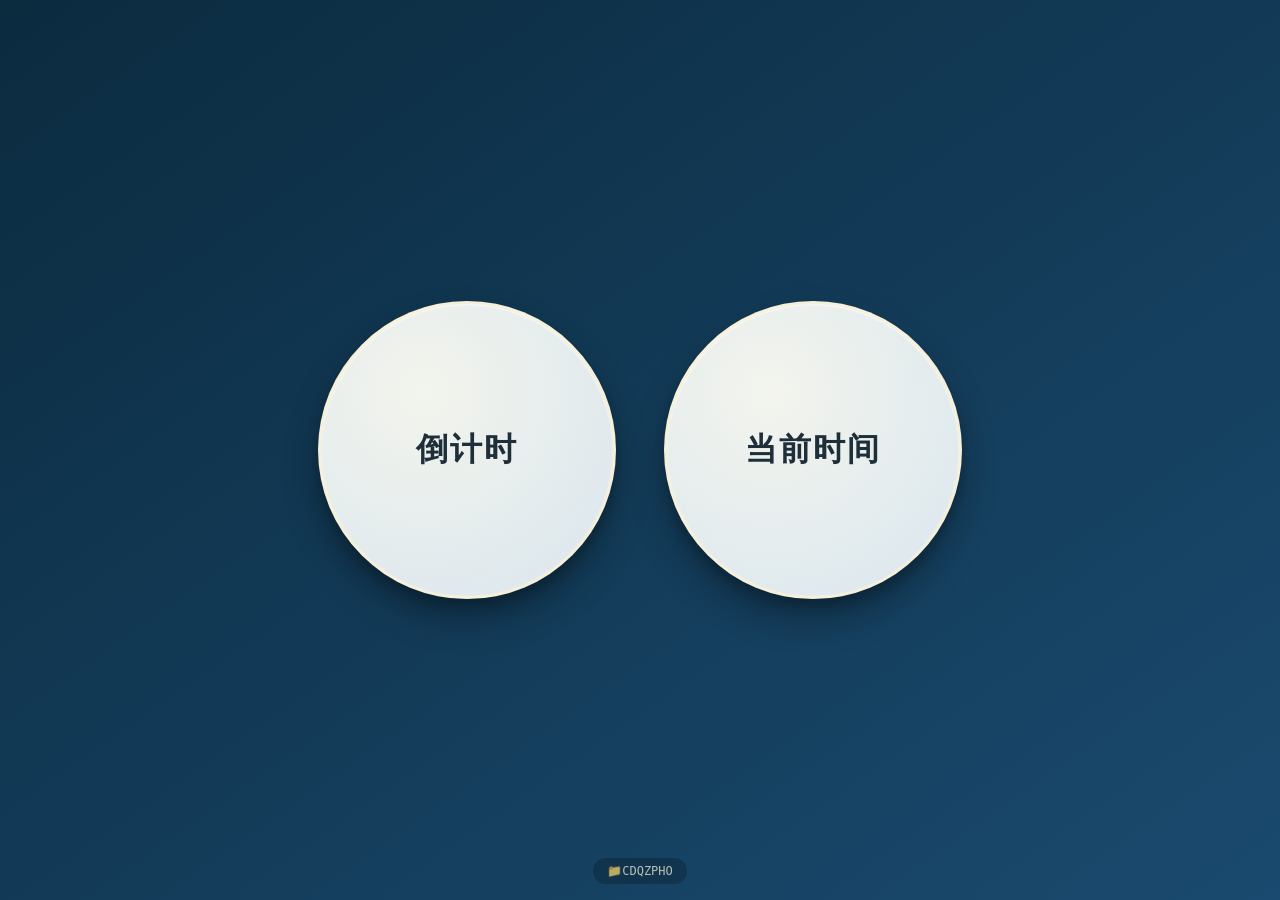
==== index.html @ 72c6f84b "Add files via upload index_part" ====
<!DOCTYPE html>
<html lang="zh-CN">
<head>
    <meta charset="UTF-8">
    <meta name="viewport" content="width=device-width, initial-scale=1.0, user-scalable=yes">
    <title>导航页</title>
    <style>
        * {
            margin: 0;
            padding: 0;
            box-sizing: border-box;
            user-select: none; /* 避免点击时选中文字，提升按钮点击体验，不影响功能 */
        }

        body {
            /* 优雅的渐变背景，从深邃夜空到柔和暮色 */
            background: linear-gradient(145deg, #0b2b3f 0%, #1a4a6f 100%);
            min-height: 100vh;
            display: flex;
            justify-content: center;
            align-items: center;
            font-family: 'Segoe UI', 'Poppins', 'Roboto', system-ui, -apple-system, 'Helvetica Neue', sans-serif;
            padding: 20px;
            /* 确保背景覆盖整个视口，无滚动条异常 */
        }

        /* 主容器：两个圆形按钮的弹性布局 */
        .button-container {
            display: flex;
            flex-wrap: wrap;          /* 移动端自适应换行，保持居中 */
            justify-content: center;
            align-items: center;
            gap: 3rem;               /* 两个按钮之间的间距，视觉舒适 */
            max-width: 800px;
            width: 100%;
        }

        /* 圆形按钮基础样式 */
        .circle-btn {
            width: 260px;
            height: 260px;
            border-radius: 50%;
            background: radial-gradient(circle at 35% 30%, rgba(255,255,245,0.95), rgba(240,248,255,0.9));
            backdrop-filter: blur(1px);
            box-shadow: 0 20px 35px rgba(0, 0, 0, 0.3), 0 8px 12px rgba(0, 0, 0, 0.2), inset 0 1px 2px rgba(255,255,255,0.8);
            display: flex;
            align-items: center;
            justify-content: center;
            text-align: center;
            text-decoration: none;
            font-weight: 700;
            font-size: 2rem;
            letter-spacing: 2px;
            color: #1e2f3a;
            transition: all 0.25s cubic-bezier(0.2, 0.9, 0.4, 1.1);
            cursor: pointer;
            border: 3px solid rgba(255, 242, 210, 0.7);
            /* 保证内部文字换行优雅 */
            padding: 1rem;
            word-break: keep-all;     /* 中文/英文保持单词完整性，但按钮文字少，不影响 */
            line-height: 1.3;
            box-sizing: content-box;
            /* 增加微妙的内阴影，增强立体感 */
        }

        /* 悬停效果（桌面端）提升交互感，移动端点击会有瞬间效果 */
        .circle-btn:hover {
            transform: scale(1.05) translateY(-6px);
            background: radial-gradient(circle at 40% 35%, #fffef7, #fef7e0);
            box-shadow: 0 28px 38px rgba(0, 0, 0, 0.4), 0 12px 18px rgba(0, 0, 0, 0.25);
            border-color: #ffe2a4;
            color: #0a2f44;
        }

        /* 点击时的反馈（活动状态） */
        .circle-btn:active {
            transform: scale(0.97) translateY(2px);
            transition: 0.05s linear;
            box-shadow: 0 12px 20px rgba(0, 0, 0, 0.3);
        }

        /* 针对超宽屏幕或极小设备，调整按钮大小保持美观且可点 */
        @media (max-width: 620px) {
            .circle-btn {
                width: 200px;
                height: 200px;
                font-size: 1.6rem;
            }
            .button-container {
                gap: 2rem;
            }
        }

        @media (max-width: 480px) {
            .circle-btn {
                width: 170px;
                height: 170px;
                font-size: 1.35rem;
            }
            .button-container {
                gap: 1.5rem;
            }
        }

        /* 增加一个精致的页脚说明或装饰，提升信息层次（可选）不影响主要功能 */
        .info-footer {
            position: fixed;
            bottom: 16px;
            left: 0;
            right: 0;
            text-align: center;
            font-size: 0.75rem;
            color: rgba(255, 248, 225, 0.7);
            background: rgba(0,0,0,0.2);
            width: fit-content;
            margin: 0 auto;
            padding: 6px 14px;
            border-radius: 40px;
            backdrop-filter: blur(4px);
            pointer-events: none;
            font-family: monospace;
            z-index: 1;
        }
        
        /* 焦点状态更好的可访问性 */
        .circle-btn:focus-visible {
            outline: 4px solid #ffd966;
            outline-offset: 6px;
            background: radial-gradient(circle at 40% 35%, #fffae9, #fff2cf);
        }
    </style>
</head>
<body>
    <div class="button-container">
        <!-- 倒计时按钮：指向 countdown 文件夹中的 countdown.html -->
        <a href="countdown/countdown.html" class="circle-btn" title="前往倒计时工具">
            倒计时
        </a>
        
        <!-- 当前时间按钮：指向 time 文件夹中的 time.html -->
        <a href="time/time.html" class="circle-btn" title="查看当前时间">
            当前时间
        </a>
    </div>
    
    <!-- 优雅小提示：仅表明目录结构参考，没有干扰 -->
    <div class="info-footer">
        📁CDQZPHO
    </div>
</body>
</html>
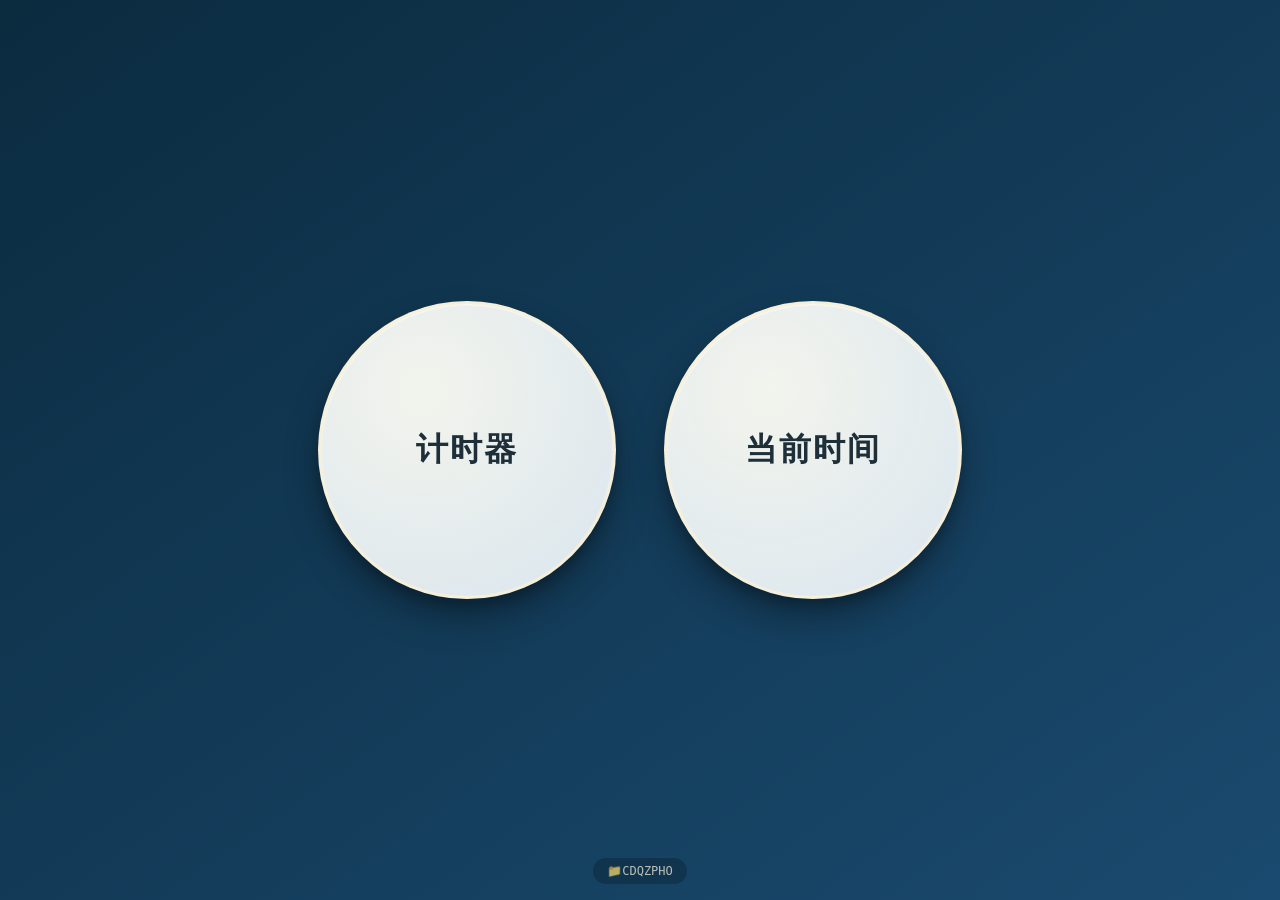
==== commit e1fd5c92: "Add files via upload" ====
--- a/index.html
+++ b/index.html
@@ -134,7 +134,7 @@
     <div class="button-container">
         <!-- 倒计时按钮：指向 countdown 文件夹中的 countdown.html -->
         <a href="countdown/countdown.html" class="circle-btn" title="前往倒计时工具">
-            倒计时
+            计时器
         </a>
         
         <!-- 当前时间按钮：指向 time 文件夹中的 time.html -->
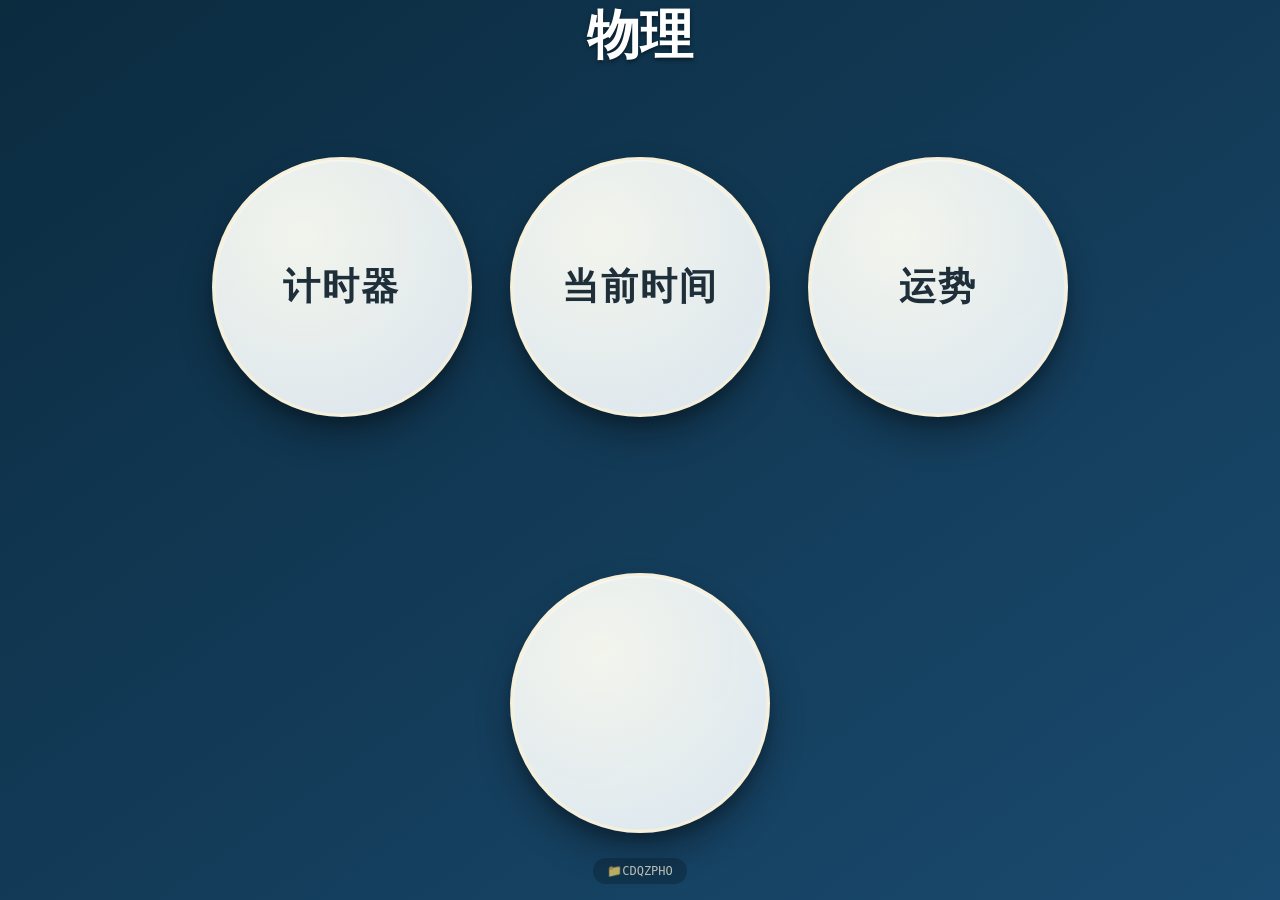
==== commit 5ef65436: "Add files via upload" ====
--- a/index.html
+++ b/index.html
@@ -2,43 +2,56 @@
 <html lang="zh-CN">
 <head>
     <meta charset="UTF-8">
-    <meta name="viewport" content="width=device-width, initial-scale=1.0, user-scalable=yes">
+    <meta name="viewport" content="width=device-width, initial-scale=1.0, user-scalable=no">
     <title>导航页</title>
     <style>
         * {
             margin: 0;
             padding: 0;
             box-sizing: border-box;
-            user-select: none; /* 避免点击时选中文字，提升按钮点击体验，不影响功能 */
+            user-select: none;
         }
 
         body {
-            /* 优雅的渐变背景，从深邃夜空到柔和暮色 */
             background: linear-gradient(145deg, #0b2b3f 0%, #1a4a6f 100%);
             min-height: 100vh;
+            height: 100vh;
             display: flex;
+            flex-direction: column;
             justify-content: center;
             align-items: center;
             font-family: 'Segoe UI', 'Poppins', 'Roboto', system-ui, -apple-system, 'Helvetica Neue', sans-serif;
-            padding: 20px;
-            /* 确保背景覆盖整个视口，无滚动条异常 */
+            overflow: hidden; /* 确保无滚动条 */
         }
 
-        /* 主容器：两个圆形按钮的弹性布局 */
+        .header {
+            text-align: center;
+            margin-bottom: 2vh;
+            font-size: calc(2.5rem + 1vw);
+            font-weight: bold;
+            color: #ffffff;
+            text-shadow: 0 2px 4px rgba(0, 0, 0, 0.5);
+            flex-shrink: 0;
+        }
+
         .button-container {
             display: flex;
-            flex-wrap: wrap;          /* 移动端自适应换行，保持居中 */
+            flex-wrap: wrap;
             justify-content: center;
             align-items: center;
-            gap: 3rem;               /* 两个按钮之间的间距，视觉舒适 */
-            max-width: 800px;
+            gap: 3vw;
+            max-width: 90vw;
             width: 100%;
+            flex-grow: 1;
+            min-height: 0;
+            padding: 1vh 0;
         }
 
-        /* 圆形按钮基础样式 */
         .circle-btn {
-            width: 260px;
-            height: 260px;
+            aspect-ratio: 1; /* 保持圆形比例 */
+            width: 22vw;
+            max-width: 260px;
+            min-width: 170px;
             border-radius: 50%;
             background: radial-gradient(circle at 35% 30%, rgba(255,255,245,0.95), rgba(240,248,255,0.9));
             backdrop-filter: blur(1px);
@@ -49,21 +62,17 @@
             text-align: center;
             text-decoration: none;
             font-weight: 700;
-            font-size: 2rem;
+            font-size: calc(1.5rem + 1vw);
             letter-spacing: 2px;
             color: #1e2f3a;
             transition: all 0.25s cubic-bezier(0.2, 0.9, 0.4, 1.1);
             cursor: pointer;
             border: 3px solid rgba(255, 242, 210, 0.7);
-            /* 保证内部文字换行优雅 */
             padding: 1rem;
-            word-break: keep-all;     /* 中文/英文保持单词完整性，但按钮文字少，不影响 */
             line-height: 1.3;
-            box-sizing: content-box;
-            /* 增加微妙的内阴影，增强立体感 */
+            box-sizing: border-box;
         }
 
-        /* 悬停效果（桌面端）提升交互感，移动端点击会有瞬间效果 */
         .circle-btn:hover {
             transform: scale(1.05) translateY(-6px);
             background: radial-gradient(circle at 40% 35%, #fffef7, #fef7e0);
@@ -72,39 +81,14 @@
             color: #0a2f44;
         }
 
-        /* 点击时的反馈（活动状态） */
         .circle-btn:active {
             transform: scale(0.97) translateY(2px);
             transition: 0.05s linear;
             box-shadow: 0 12px 20px rgba(0, 0, 0, 0.3);
         }
 
-        /* 针对超宽屏幕或极小设备，调整按钮大小保持美观且可点 */
-        @media (max-width: 620px) {
-            .circle-btn {
-                width: 200px;
-                height: 200px;
-                font-size: 1.6rem;
-            }
-            .button-container {
-                gap: 2rem;
-            }
-        }
-
-        @media (max-width: 480px) {
-            .circle-btn {
-                width: 170px;
-                height: 170px;
-                font-size: 1.35rem;
-            }
-            .button-container {
-                gap: 1.5rem;
-            }
-        }
-
-        /* 增加一个精致的页脚说明或装饰，提升信息层次（可选）不影响主要功能 */
         .info-footer {
-            position: fixed;
+            position: absolute;
             bottom: 16px;
             left: 0;
             right: 0;
@@ -122,7 +106,6 @@
             z-index: 1;
         }
         
-        /* 焦点状态更好的可访问性 */
         .circle-btn:focus-visible {
             outline: 4px solid #ffd966;
             outline-offset: 6px;
@@ -131,19 +114,26 @@
     </style>
 </head>
 <body>
+    <div class="header">物理</div>
+    
     <div class="button-container">
-        <!-- 倒计时按钮：指向 countdown 文件夹中的 countdown.html -->
         <a href="countdown/countdown.html" class="circle-btn" title="前往倒计时工具">
             计时器
         </a>
         
-        <!-- 当前时间按钮：指向 time 文件夹中的 time.html -->
         <a href="time/time.html" class="circle-btn" title="查看当前时间">
             当前时间
         </a>
+        
+        <a href="fortune/fortune.html" class="circle-btn" title="查看运势">
+            运势
+        </a>
+        
+        <div class="circle-btn" style="cursor: default;" title="预留按钮">
+            
+        </div>
     </div>
     
-    <!-- 优雅小提示：仅表明目录结构参考，没有干扰 -->
     <div class="info-footer">
         📁CDQZPHO
     </div>
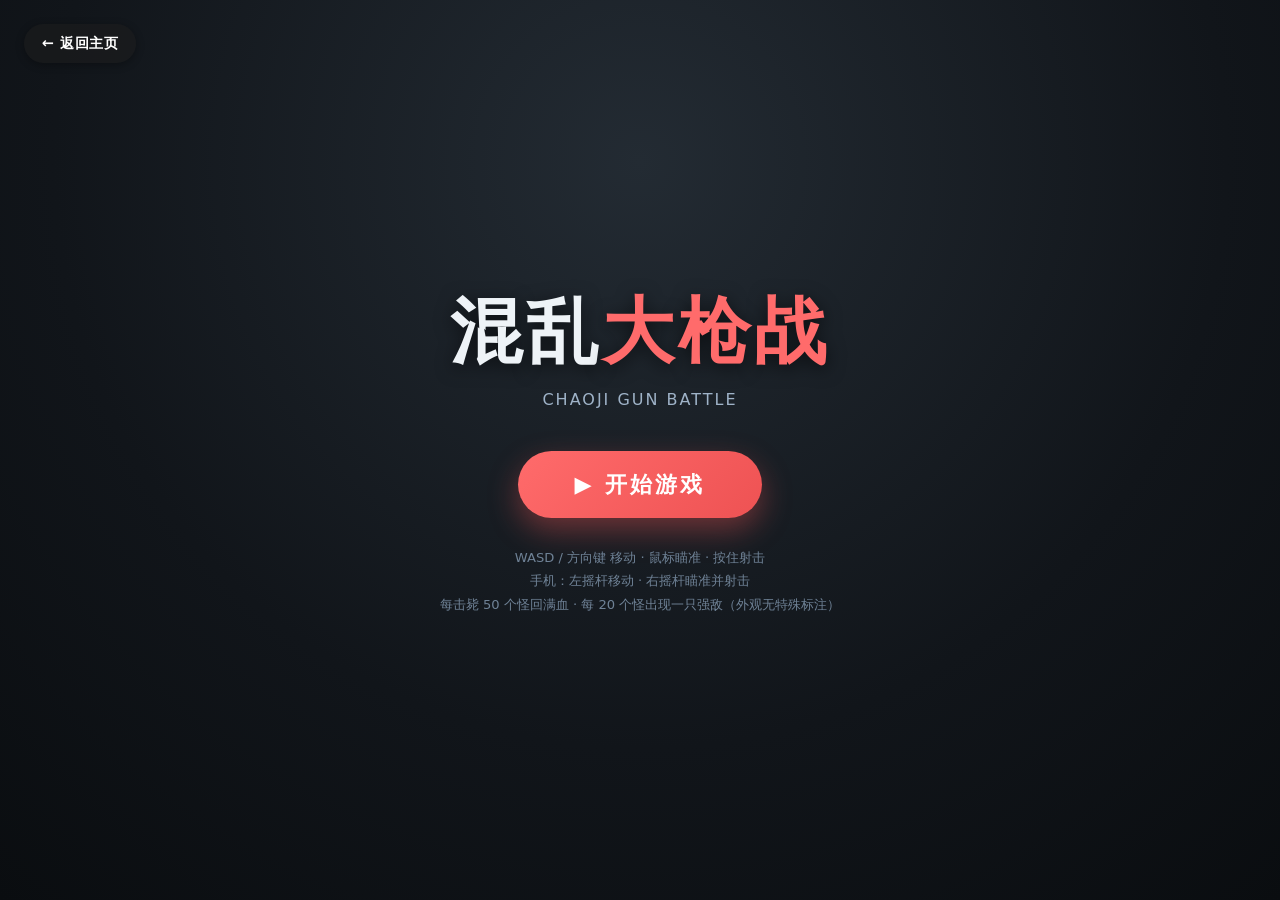
==== commit be05ef56: "Add files via upload" ====
--- a/index.html
+++ b/index.html
@@ -1,141 +1,63 @@
 <!DOCTYPE html>
 <html lang="zh-CN">
 <head>
-    <meta charset="UTF-8">
-    <meta name="viewport" content="width=device-width, initial-scale=1.0, user-scalable=no">
-    <title>导航页</title>
-    <style>
-        * {
-            margin: 0;
-            padding: 0;
-            box-sizing: border-box;
-            user-select: none;
-        }
+<meta charset="UTF-8">
+<meta name="viewport" content="width=device-width, initial-scale=1.0">
+<title>混乱大枪战</title>
+<style>
+  * { margin:0; padding:0; box-sizing:border-box; }
+  html,body{ height:100%; }
+  body{
+    background: radial-gradient(circle at 50% 18%, #232b33 0%, #11151a 60%, #0a0d10 100%);
+    min-height:100vh;
+    display:flex; flex-direction:column; justify-content:center; align-items:center;
+    font-family:'Segoe UI','Poppins','Roboto',system-ui,-apple-system,sans-serif;
+    color:#eef3f7; overflow:hidden;
+  }
 
-        body {
-            background: linear-gradient(145deg, #0b2b3f 0%, #1a4a6f 100%);
-            min-height: 100vh;
-            height: 100vh;
-            display: flex;
-            flex-direction: column;
-            justify-content: center;
-            align-items: center;
-            font-family: 'Segoe UI', 'Poppins', 'Roboto', system-ui, -apple-system, 'Helvetica Neue', sans-serif;
-            overflow: hidden; /* 确保无滚动条 */
-        }
+  /* 返回主页面按钮（左上角，格式同其它页面） */
+  .back-home{
+    position:fixed; top:24px; left:24px; z-index:100;
+    background:rgba(30,30,30,0.55); border-radius:48px;
+    padding:10px 18px; text-decoration:none;
+    font-weight:600; font-size:0.9rem; color:#fff;
+    box-shadow:0 2px 8px rgba(0,0,0,0.3);
+    transition:all 0.2s ease;
+    display:flex; align-items:center; gap:8px; letter-spacing:0.5px;
+  }
+  .back-home:hover{ background:rgba(50,50,50,0.85); transform:translateY(-1px); }
+  .back-home:active{ transform:translateY(1px); }
 
-        .header {
-            text-align: center;
-            margin-bottom: 2vh;
-            font-size: calc(2.5rem + 1vw);
-            font-weight: bold;
-            color: #ffffff;
-            text-shadow: 0 2px 4px rgba(0, 0, 0, 0.5);
-            flex-shrink: 0;
-        }
+  .title{ font-size:clamp(2.4rem,7vw,4.5rem); font-weight:800; letter-spacing:4px;
+    text-shadow:0 4px 18px rgba(0,0,0,0.6); text-align:center; }
+  .title .accent{ color:#ff6b6b; }
+  .subtitle{ margin-top:10px; color:#9fb3c8; font-size:1rem; letter-spacing:2px; }
 
-        .button-container {
-            display: flex;
-            flex-wrap: wrap;
-            justify-content: center;
-            align-items: center;
-            gap: 3vw;
-            max-width: 90vw;
-            width: 100%;
-            flex-grow: 1;
-            min-height: 0;
-            padding: 1vh 0;
-        }
+  .start-btn{ margin-top:42px; padding:18px 56px; border-radius:60px;
+    background:linear-gradient(135deg,#ff6b6b,#ee5253); color:#fff;
+    font-size:1.4rem; font-weight:700; letter-spacing:3px; text-decoration:none;
+    box-shadow:0 12px 30px rgba(238,82,83,0.4); transition:all 0.2s ease; }
+  .start-btn:hover{ transform:translateY(-3px) scale(1.03); box-shadow:0 18px 40px rgba(238,82,83,0.5); }
+  .start-btn:active{ transform:translateY(1px) scale(0.98); }
 
-        .circle-btn {
-            aspect-ratio: 1; /* 保持圆形比例 */
-            width: 22vw;
-            max-width: 260px;
-            min-width: 170px;
-            border-radius: 50%;
-            background: radial-gradient(circle at 35% 30%, rgba(255,255,245,0.95), rgba(240,248,255,0.9));
-            backdrop-filter: blur(1px);
-            box-shadow: 0 20px 35px rgba(0, 0, 0, 0.3), 0 8px 12px rgba(0, 0, 0, 0.2), inset 0 1px 2px rgba(255,255,255,0.8);
-            display: flex;
-            align-items: center;
-            justify-content: center;
-            text-align: center;
-            text-decoration: none;
-            font-weight: 700;
-            font-size: calc(1.5rem + 1vw);
-            letter-spacing: 2px;
-            color: #1e2f3a;
-            transition: all 0.25s cubic-bezier(0.2, 0.9, 0.4, 1.1);
-            cursor: pointer;
-            border: 3px solid rgba(255, 242, 210, 0.7);
-            padding: 1rem;
-            line-height: 1.3;
-            box-sizing: border-box;
-        }
+  .hint{ margin-top:28px; color:#6f8296; font-size:0.82rem; line-height:1.8; text-align:center; max-width:90vw; }
 
-        .circle-btn:hover {
-            transform: scale(1.05) translateY(-6px);
-            background: radial-gradient(circle at 40% 35%, #fffef7, #fef7e0);
-            box-shadow: 0 28px 38px rgba(0, 0, 0, 0.4), 0 12px 18px rgba(0, 0, 0, 0.25);
-            border-color: #ffe2a4;
-            color: #0a2f44;
-        }
-
-        .circle-btn:active {
-            transform: scale(0.97) translateY(2px);
-            transition: 0.05s linear;
-            box-shadow: 0 12px 20px rgba(0, 0, 0, 0.3);
-        }
-
-        .info-footer {
-            position: absolute;
-            bottom: 16px;
-            left: 0;
-            right: 0;
-            text-align: center;
-            font-size: 0.75rem;
-            color: rgba(255, 248, 225, 0.7);
-            background: rgba(0,0,0,0.2);
-            width: fit-content;
-            margin: 0 auto;
-            padding: 6px 14px;
-            border-radius: 40px;
-            backdrop-filter: blur(4px);
-            pointer-events: none;
-            font-family: monospace;
-            z-index: 1;
-        }
-        
-        .circle-btn:focus-visible {
-            outline: 4px solid #ffd966;
-            outline-offset: 6px;
-            background: radial-gradient(circle at 40% 35%, #fffae9, #fff2cf);
-        }
-    </style>
+  @media (max-width:600px){
+    .back-home{ top:16px; left:16px; padding:6px 14px; font-size:0.8rem; }
+    .start-btn{ padding:16px 44px; font-size:1.2rem; }
+  }
+</style>
 </head>
 <body>
-    <div class="header">物理</div>
-    
-    <div class="button-container">
-        <a href="countdown/countdown.html" class="circle-btn" title="前往倒计时工具">
-            计时器
-        </a>
-        
-        <a href="time/time.html" class="circle-btn" title="查看当前时间">
-            当前时间
-        </a>
-        
-        <a href="fortune/fortune.html" class="circle-btn" title="查看运势">
-            运势
-        </a>
-        
-        <div class="circle-btn" style="cursor: default;" title="预留按钮">
-            
-        </div>
-    </div>
-    
-    <div class="info-footer">
-        📁CDQZPHO
-    </div>
+<a href="../index.html" class="back-home" title="返回主页">← 返回主页</a>
+
+<div class="title">混乱<span class="accent">大枪战</span></div>
+<div class="subtitle">CHAOJI GUN BATTLE</div>
+<a href="game.html" class="start-btn">▶ 开始游戏</a>
+<div class="hint">
+  WASD / 方向键 移动 · 鼠标瞄准 · 按住射击<br>
+  手机：左摇杆移动 · 右摇杆瞄准并射击<br>
+  每击毙 50 个怪回满血 · 每 20 个怪出现一只强敌（外观无特殊标注）
+</div>
 </body>
-</html>+</html>
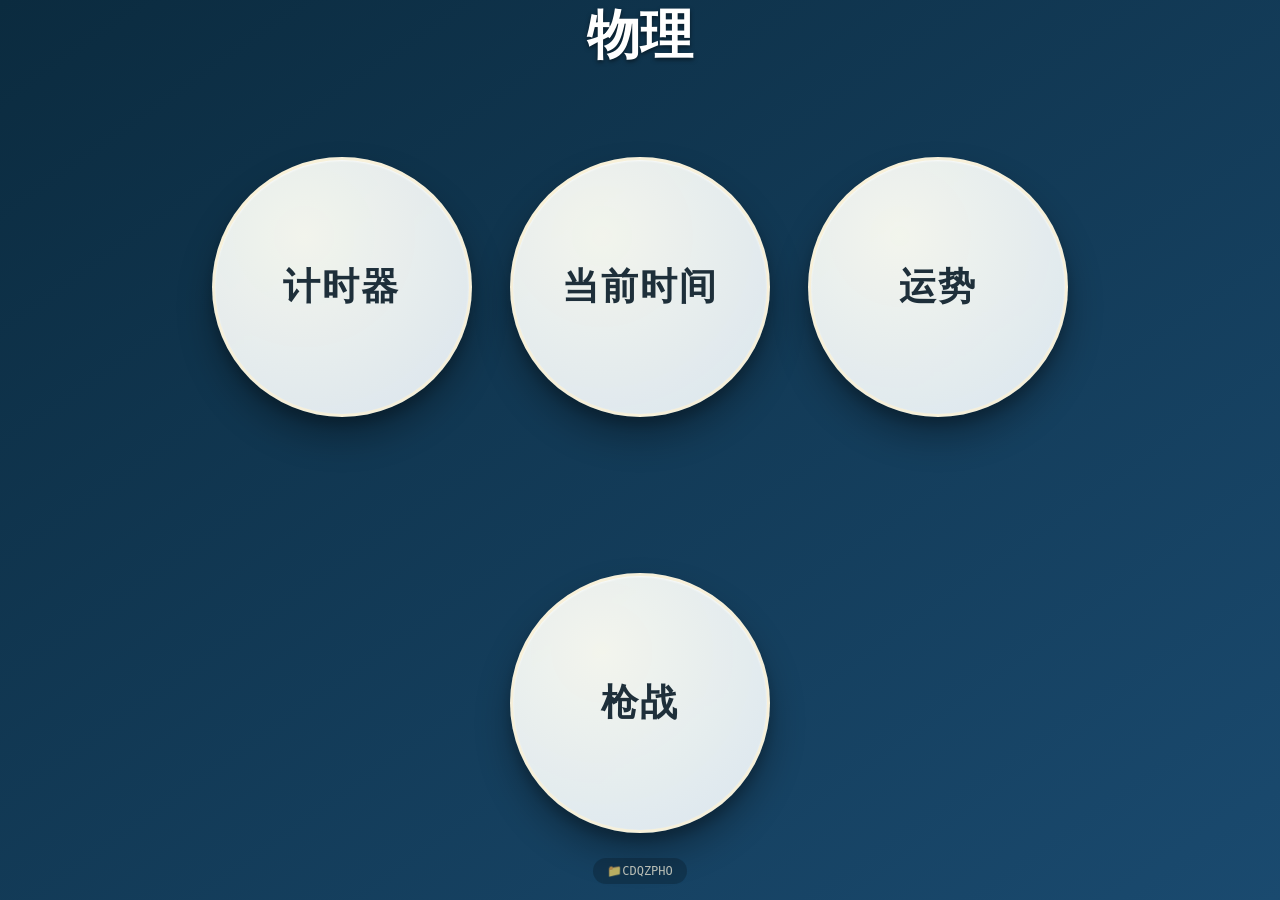
==== commit 4658eb98: "Add files via upload" ====
--- a/index.html
+++ b/index.html
@@ -1,63 +1,141 @@
 <!DOCTYPE html>
 <html lang="zh-CN">
 <head>
-<meta charset="UTF-8">
-<meta name="viewport" content="width=device-width, initial-scale=1.0">
-<title>混乱大枪战</title>
-<style>
-  * { margin:0; padding:0; box-sizing:border-box; }
-  html,body{ height:100%; }
-  body{
-    background: radial-gradient(circle at 50% 18%, #232b33 0%, #11151a 60%, #0a0d10 100%);
-    min-height:100vh;
-    display:flex; flex-direction:column; justify-content:center; align-items:center;
-    font-family:'Segoe UI','Poppins','Roboto',system-ui,-apple-system,sans-serif;
-    color:#eef3f7; overflow:hidden;
-  }
+    <meta charset="UTF-8">
+    <meta name="viewport" content="width=device-width, initial-scale=1.0, user-scalable=no">
+    <title>导航页</title>
+    <style>
+        * {
+            margin: 0;
+            padding: 0;
+            box-sizing: border-box;
+            user-select: none;
+        }
 
-  /* 返回主页面按钮（左上角，格式同其它页面） */
-  .back-home{
-    position:fixed; top:24px; left:24px; z-index:100;
-    background:rgba(30,30,30,0.55); border-radius:48px;
-    padding:10px 18px; text-decoration:none;
-    font-weight:600; font-size:0.9rem; color:#fff;
-    box-shadow:0 2px 8px rgba(0,0,0,0.3);
-    transition:all 0.2s ease;
-    display:flex; align-items:center; gap:8px; letter-spacing:0.5px;
-  }
-  .back-home:hover{ background:rgba(50,50,50,0.85); transform:translateY(-1px); }
-  .back-home:active{ transform:translateY(1px); }
+        body {
+            background: linear-gradient(145deg, #0b2b3f 0%, #1a4a6f 100%);
+            min-height: 100vh;
+            height: 100vh;
+            display: flex;
+            flex-direction: column;
+            justify-content: center;
+            align-items: center;
+            font-family: 'Segoe UI', 'Poppins', 'Roboto', system-ui, -apple-system, 'Helvetica Neue', sans-serif;
+            overflow: hidden; /* 确保无滚动条 */
+        }
 
-  .title{ font-size:clamp(2.4rem,7vw,4.5rem); font-weight:800; letter-spacing:4px;
-    text-shadow:0 4px 18px rgba(0,0,0,0.6); text-align:center; }
-  .title .accent{ color:#ff6b6b; }
-  .subtitle{ margin-top:10px; color:#9fb3c8; font-size:1rem; letter-spacing:2px; }
+        .header {
+            text-align: center;
+            margin-bottom: 2vh;
+            font-size: calc(2.5rem + 1vw);
+            font-weight: bold;
+            color: #ffffff;
+            text-shadow: 0 2px 4px rgba(0, 0, 0, 0.5);
+            flex-shrink: 0;
+        }
 
-  .start-btn{ margin-top:42px; padding:18px 56px; border-radius:60px;
-    background:linear-gradient(135deg,#ff6b6b,#ee5253); color:#fff;
-    font-size:1.4rem; font-weight:700; letter-spacing:3px; text-decoration:none;
-    box-shadow:0 12px 30px rgba(238,82,83,0.4); transition:all 0.2s ease; }
-  .start-btn:hover{ transform:translateY(-3px) scale(1.03); box-shadow:0 18px 40px rgba(238,82,83,0.5); }
-  .start-btn:active{ transform:translateY(1px) scale(0.98); }
+        .button-container {
+            display: flex;
+            flex-wrap: wrap;
+            justify-content: center;
+            align-items: center;
+            gap: 3vw;
+            max-width: 90vw;
+            width: 100%;
+            flex-grow: 1;
+            min-height: 0;
+            padding: 1vh 0;
+        }
 
-  .hint{ margin-top:28px; color:#6f8296; font-size:0.82rem; line-height:1.8; text-align:center; max-width:90vw; }
+        .circle-btn {
+            aspect-ratio: 1; /* 保持圆形比例 */
+            width: 22vw;
+            max-width: 260px;
+            min-width: 170px;
+            border-radius: 50%;
+            background: radial-gradient(circle at 35% 30%, rgba(255,255,245,0.95), rgba(240,248,255,0.9));
+            backdrop-filter: blur(1px);
+            box-shadow: 0 20px 35px rgba(0, 0, 0, 0.3), 0 8px 12px rgba(0, 0, 0, 0.2), inset 0 1px 2px rgba(255,255,255,0.8);
+            display: flex;
+            align-items: center;
+            justify-content: center;
+            text-align: center;
+            text-decoration: none;
+            font-weight: 700;
+            font-size: calc(1.5rem + 1vw);
+            letter-spacing: 2px;
+            color: #1e2f3a;
+            transition: all 0.25s cubic-bezier(0.2, 0.9, 0.4, 1.1);
+            cursor: pointer;
+            border: 3px solid rgba(255, 242, 210, 0.7);
+            padding: 1rem;
+            line-height: 1.3;
+            box-sizing: border-box;
+        }
 
-  @media (max-width:600px){
-    .back-home{ top:16px; left:16px; padding:6px 14px; font-size:0.8rem; }
-    .start-btn{ padding:16px 44px; font-size:1.2rem; }
-  }
-</style>
+        .circle-btn:hover {
+            transform: scale(1.05) translateY(-6px);
+            background: radial-gradient(circle at 40% 35%, #fffef7, #fef7e0);
+            box-shadow: 0 28px 38px rgba(0, 0, 0, 0.4), 0 12px 18px rgba(0, 0, 0, 0.25);
+            border-color: #ffe2a4;
+            color: #0a2f44;
+        }
+
+        .circle-btn:active {
+            transform: scale(0.97) translateY(2px);
+            transition: 0.05s linear;
+            box-shadow: 0 12px 20px rgba(0, 0, 0, 0.3);
+        }
+
+        .info-footer {
+            position: absolute;
+            bottom: 16px;
+            left: 0;
+            right: 0;
+            text-align: center;
+            font-size: 0.75rem;
+            color: rgba(255, 248, 225, 0.7);
+            background: rgba(0,0,0,0.2);
+            width: fit-content;
+            margin: 0 auto;
+            padding: 6px 14px;
+            border-radius: 40px;
+            backdrop-filter: blur(4px);
+            pointer-events: none;
+            font-family: monospace;
+            z-index: 1;
+        }
+        
+        .circle-btn:focus-visible {
+            outline: 4px solid #ffd966;
+            outline-offset: 6px;
+            background: radial-gradient(circle at 40% 35%, #fffae9, #fff2cf);
+        }
+    </style>
 </head>
 <body>
-<a href="../index.html" class="back-home" title="返回主页">← 返回主页</a>
-
-<div class="title">混乱<span class="accent">大枪战</span></div>
-<div class="subtitle">CHAOJI GUN BATTLE</div>
-<a href="game.html" class="start-btn">▶ 开始游戏</a>
-<div class="hint">
-  WASD / 方向键 移动 · 鼠标瞄准 · 按住射击<br>
-  手机：左摇杆移动 · 右摇杆瞄准并射击<br>
-  每击毙 50 个怪回满血 · 每 20 个怪出现一只强敌（外观无特殊标注）
-</div>
+    <div class="header">物理</div>
+    
+    <div class="button-container">
+        <a href="countdown/countdown.html" class="circle-btn" title="前往倒计时工具">
+            计时器
+        </a>
+        
+        <a href="time/time.html" class="circle-btn" title="查看当前时间">
+            当前时间
+        </a>
+        
+        <a href="fortune/fortune.html" class="circle-btn" title="查看运势">
+            运势
+        </a>
+        
+        <a href="guns/index.html" class="circle-btn" title="前往枪战游戏">
+            枪战
+        </a>
+    </div>
+    
+    <div class="info-footer">
+        📁CDQZPHO
+    </div>
 </body>
-</html>
+</html>
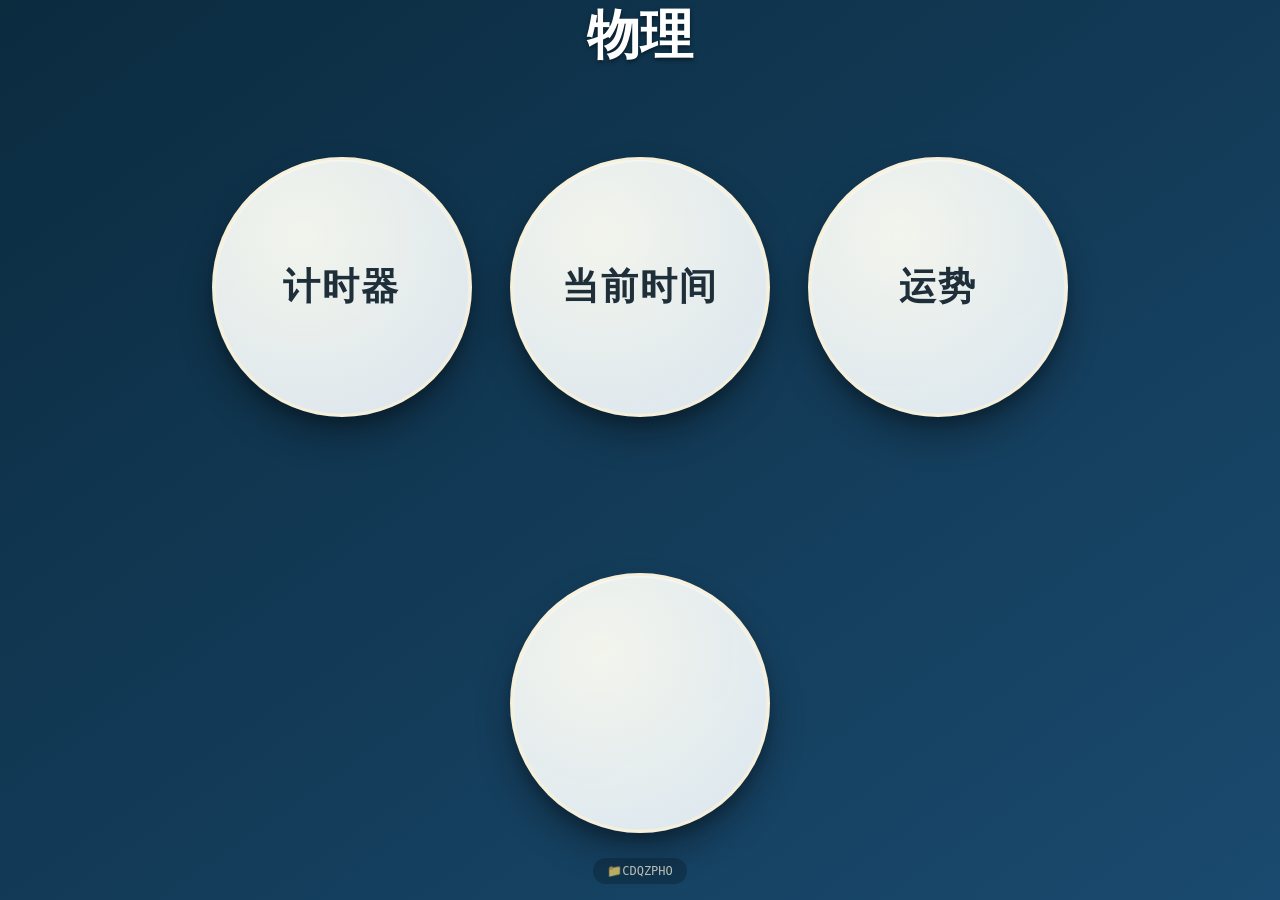
==== commit 415aabb8: "Add files via upload" ====
--- a/index.html
+++ b/index.html
@@ -129,8 +129,8 @@
             运势
         </a>
         
-        <a href="guns/index.html" class="circle-btn" title="前往枪战游戏">
-            枪战
+        <a href="games/login.html" class="circle-btn" title="前往枪战游戏">
+            
         </a>
     </div>
     
